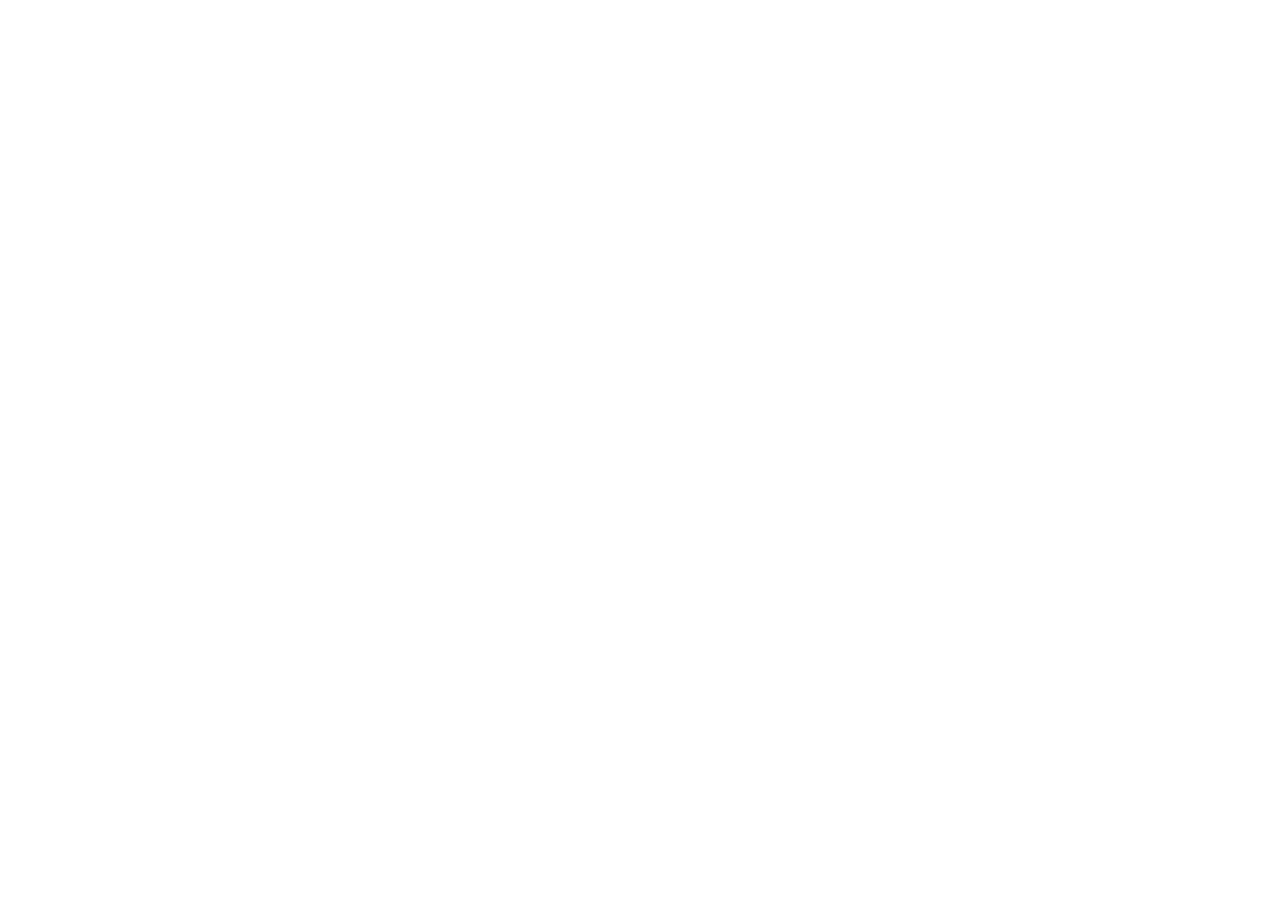
==== disciplesdaily/index.html @ 7dc913e3 "add disciplesdaily" ====
<!doctype html>
<html lang="ko">
  <head>
    <meta charset="UTF-8" />
    <meta name="viewport" content="width=device-width, initial-scale=1.0, maximum-scale=1.0, user-scalable=no" />
    <title>요절 암송 - 말씀 암송 도우미</title>
    <meta name="description" content="교인들을 위한 성경 요절 암송 및 TTS 음성 도우미 (일대일 제자양육 & 제자반)" />
    <meta property="og:title" content="요절 암송 - 말씀 암송 도우미" />
    <meta property="og:description" content="교인들을 위한 성경 요절 암송 및 TTS 음성 도우미 (일대일 제자양육 & 제자반)" />
    <meta property="og:type" content="website" />
    <meta name="twitter:card" content="summary_large_image" />
    <link rel="preconnect" href="https://fonts.googleapis.com">
    <link rel="preconnect" href="https://fonts.gstatic.com" crossorigin>
    <link href="https://fonts.googleapis.com/css2?family=Noto+Sans+KR:wght@300;400;500;600;700&family=Noto+Serif+KR:wght@400;600;700&display=swap" rel="stylesheet">
    <script type="module" crossorigin src="/assets/index-GpvXaxxG.js"></script>
    <link rel="stylesheet" crossorigin href="/assets/index-DMhf4z9z.css">
  </head>
  <body class="bg-zinc-100 dark:bg-zinc-950 text-zinc-900 dark:text-zinc-100 antialiased min-h-screen">
    <div id="root"></div>
  </body>
</html>
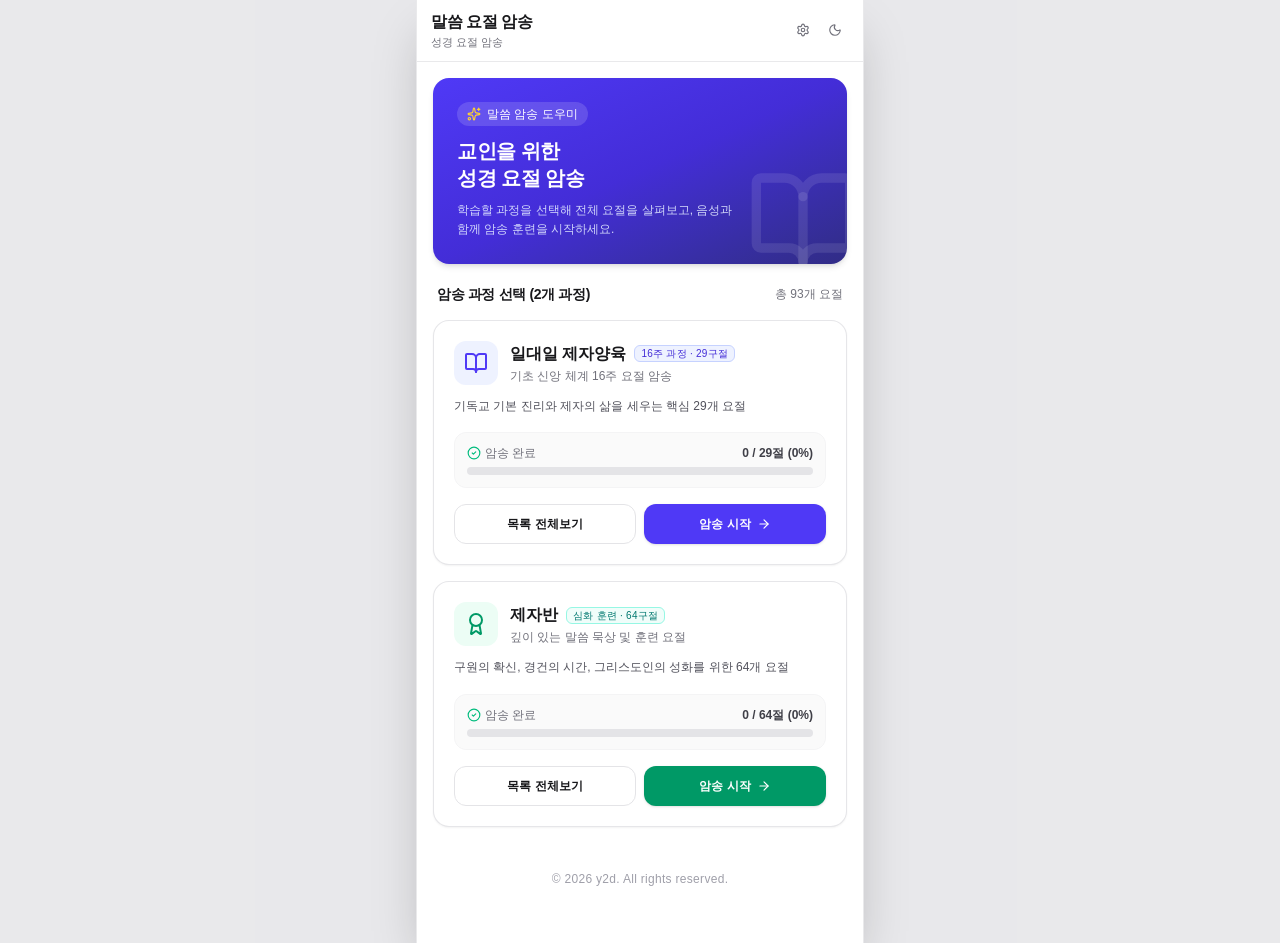
==== commit 1d03c591: "add disciplesdaily" ====
--- a/disciplesdaily/index.html
+++ b/disciplesdaily/index.html
@@ -12,8 +12,8 @@
     <link rel="preconnect" href="https://fonts.googleapis.com">
     <link rel="preconnect" href="https://fonts.gstatic.com" crossorigin>
     <link href="https://fonts.googleapis.com/css2?family=Noto+Sans+KR:wght@300;400;500;600;700&family=Noto+Serif+KR:wght@400;600;700&display=swap" rel="stylesheet">
-    <script type="module" crossorigin src="/assets/index-GpvXaxxG.js"></script>
-    <link rel="stylesheet" crossorigin href="/assets/index-DMhf4z9z.css">
+    <script type="module" crossorigin src="./assets/index-Bw2vuMq0.js"></script>
+    <link rel="stylesheet" crossorigin href="./assets/index-DMhf4z9z.css">
   </head>
   <body class="bg-zinc-100 dark:bg-zinc-950 text-zinc-900 dark:text-zinc-100 antialiased min-h-screen">
     <div id="root"></div>
